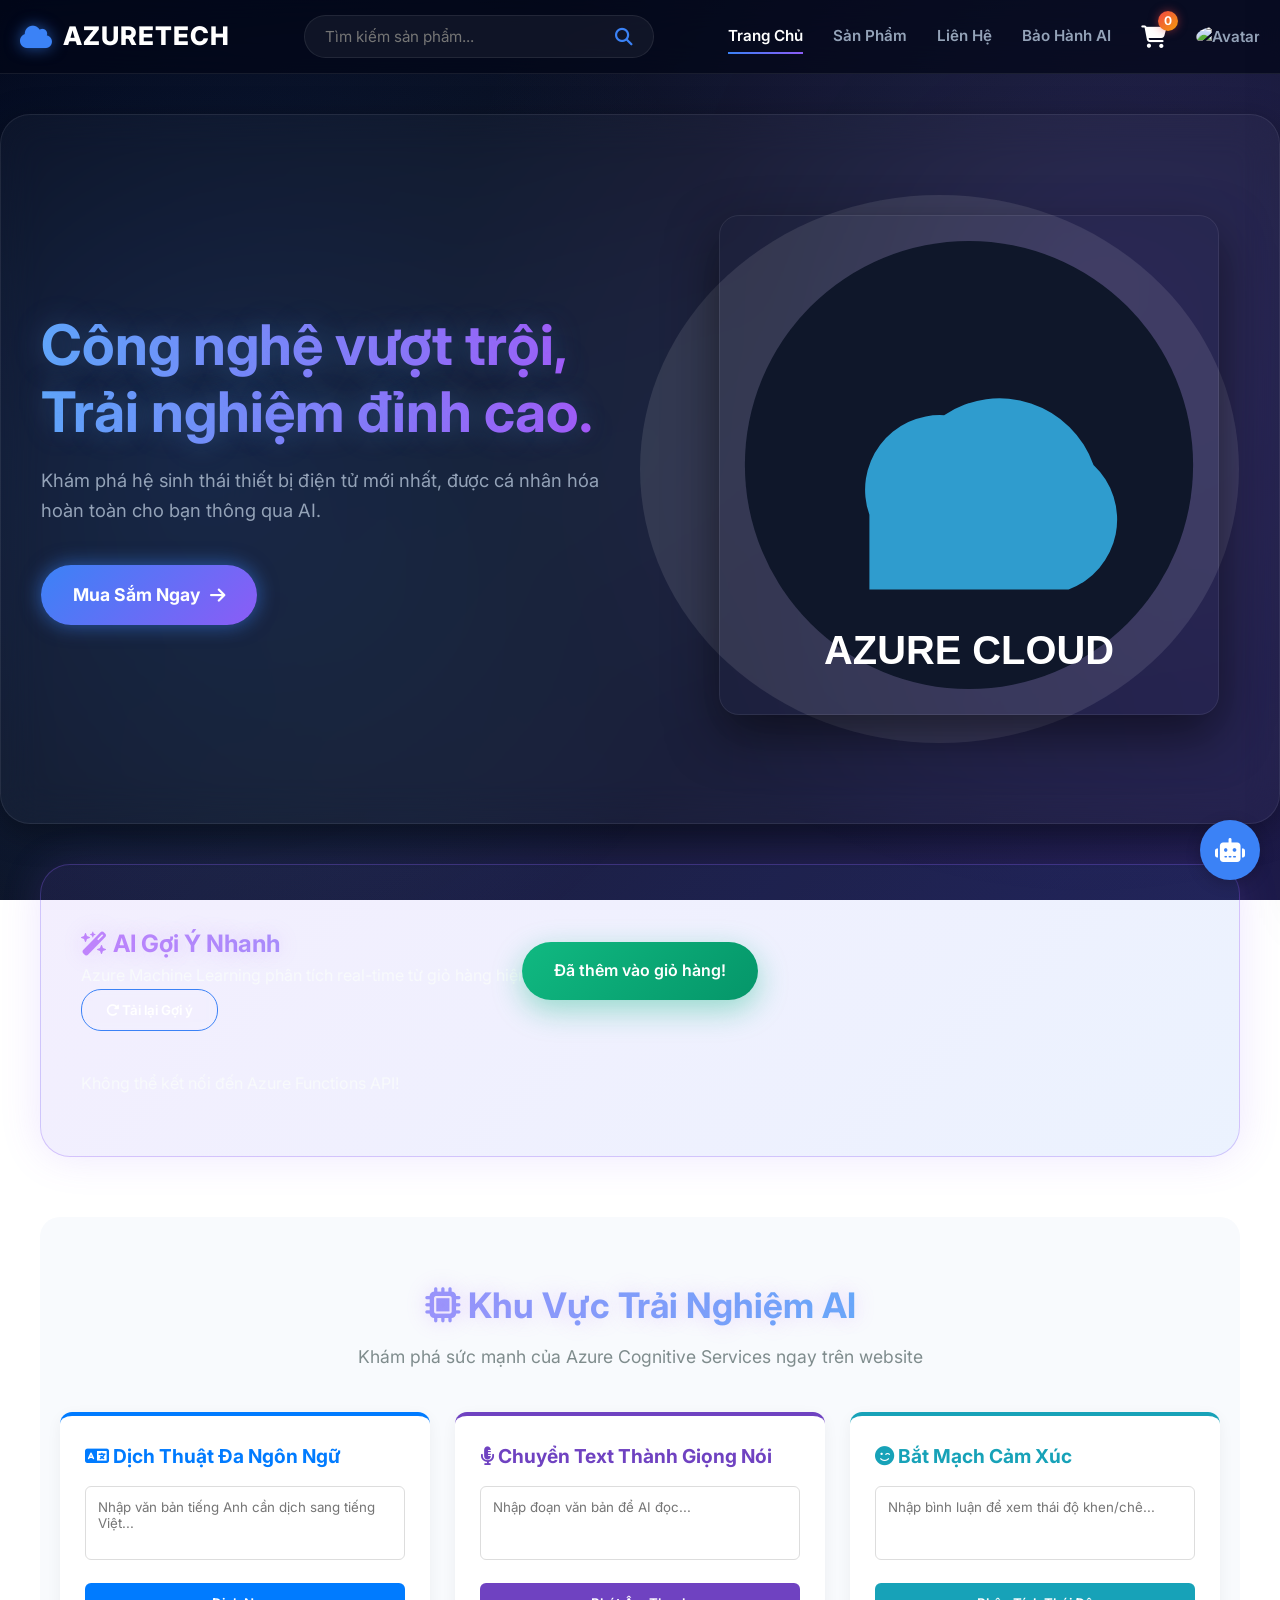
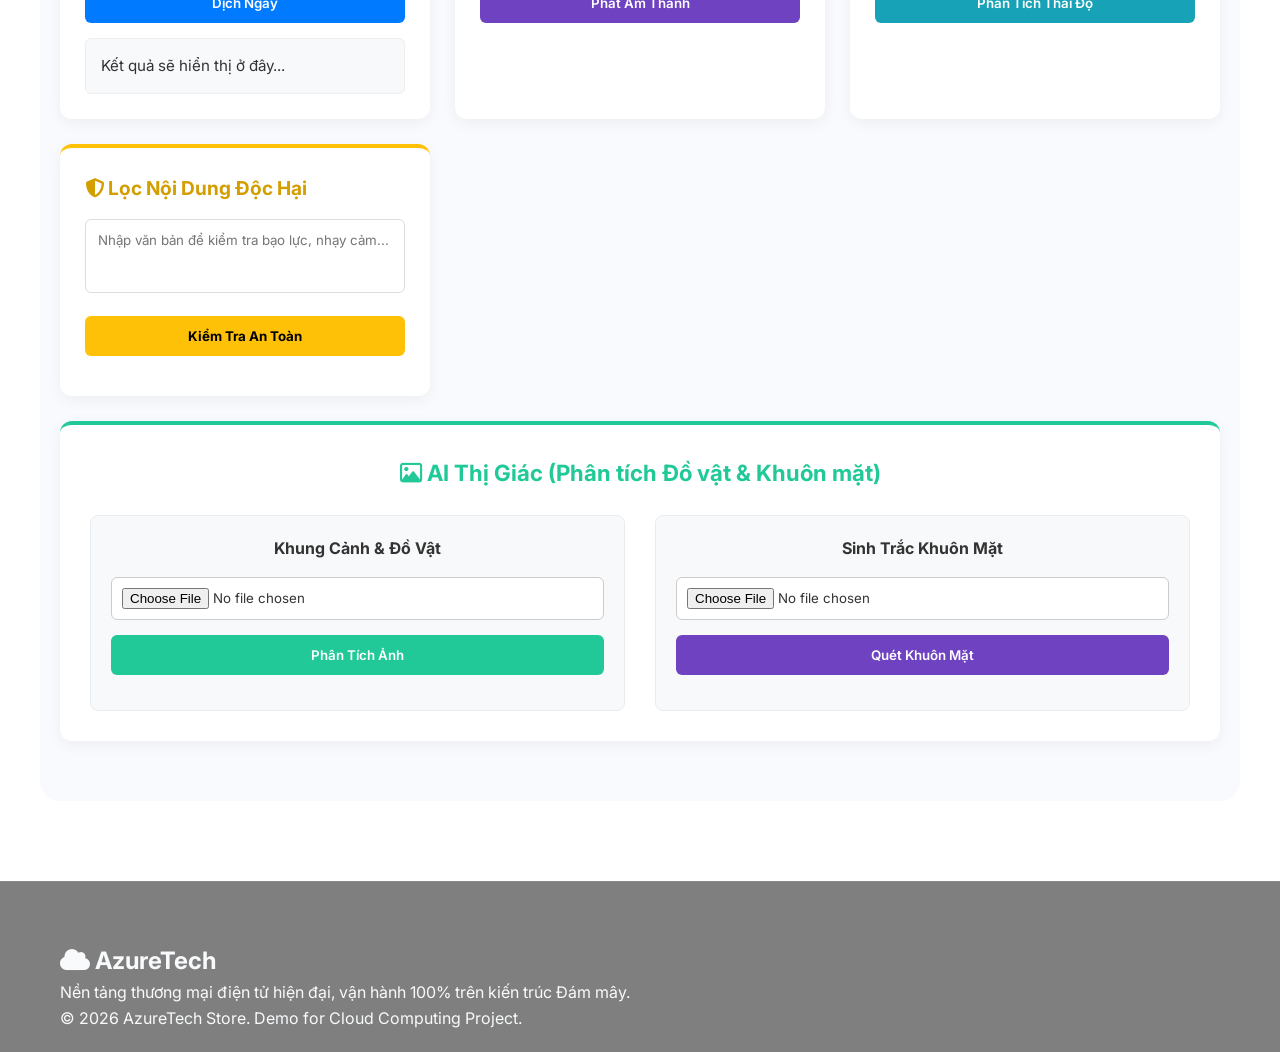
==== index.html @ ec69de6c "Update index.html" ====
<!DOCTYPE html>
<html lang="vi">
<head>
    <meta charset="UTF-8">
    <meta name="viewport" content="width=device-width, initial-scale=1.0">
    <title>AzureTech - Cửa Hàng Điện Tử Cao Cấp</title>
    <link href="https://fonts.googleapis.com/css2?family=Inter:wght@300;400;500;600;700&display=swap" rel="stylesheet">
    <link rel="stylesheet" href="https://cdnjs.cloudflare.com/ajax/libs/font-awesome/6.4.0/css/all.min.css">
    <link rel="stylesheet" href="styles.css">
</head>
<body>
   <!-- Navbar -->
    <header class="navbar">
        <div class="nav-container">
            <a href="index.html" class="logo">
                <i class="fa-solid fa-cloud"></i>
                <span>AzureTech</span>
            </a>
            
            <div class="search-bar">
                <input type="text" placeholder="Tìm kiếm sản phẩm...">
                <button><i class="fa-solid fa-magnifying-glass"></i></button>
            </div>
            
            <nav class="nav-links">
                <a href="index.html" class="active">Trang Chủ</a>
                <a href="products.html">Sản Phẩm</a>
                <!-- THÊM 2 LINK MỚI Ở ĐÂY -->
                <a href="contact.html">Liên Hệ</a>
                <a href="warranty.html">Bảo Hành AI</a>
                
                <div class="cart-icon" id="cart-toggle">
                    <i class="fa-solid fa-cart-shopping"></i>
                    <span class="cart-badge" id="cart-count">0</span>
                </div>
                <div class="user-menu">
                    <a href="login.html"><img src="https://ui-avatars.com/api/?name=User&background=3b82f6&color=fff" style="border-radius:50%" alt="Avatar"></a>
                </div>
            </nav>
        </div>
    </header>

    <!-- Shopping Cart Sidebar -->
    <div class="cart-sidebar" id="cart-sidebar">
        <div class="cart-header">
            <h2>Giỏ Hàng Của Bạn</h2>
            <button id="close-cart"><i class="fa-solid fa-xmark"></i></button>
        </div>
        <div class="cart-items" id="cart-items">
            <p class="empty-cart-msg">Giỏ hàng đang trống.</p>
        </div>
        <div class="cart-footer">
            <div class="total">
                <span>Tổng tiền:</span>
                <span id="cart-total">$0.00</span>
            </div>
            <a href="checkout.html" class="btn-checkout text-center" style="display:block; text-decoration:none;">Thanh Toán Ngay</a>
        </div>
    </div>
    <div class="cart-overlay" id="cart-overlay"></div>

    <!-- Hero Section -->
    <section class="hero" style="margin-top: 40px;">
        <div class="hero-content">
            <h1>Công nghệ vượt trội,<br>Trải nghiệm đỉnh cao.</h1>
            <p>Khám phá hệ sinh thái thiết bị điện tử mới nhất, được cá nhân hóa hoàn toàn cho bạn thông qua AI.</p>
            <a href="products.html" class="btn-primary">Mua Sắm Ngay <i class="fa-solid fa-arrow-right"></i></a>
        </div>
        <div class="hero-image" style="background: rgba(255,255,255,0.1); border-radius: 50%; padding: 20px;">
            <img src="img/hero.svg" alt="Tech setup">
        </div>
    </section>

    <!-- AI Recommendation Section -->
    <section class="section container ai-section">
        <div class="section-header">
            <div>
                <h2 class="gradient-text"><i class="fa-solid fa-wand-magic-sparkles"></i> AI Gợi Ý Nhanh</h2>
                <p>Azure Machine Learning phân tích real-time từ giỏ hàng hiện tại của bạn.</p>
            </div>
            <button id="refresh-ai" class="btn-outline"><i class="fa-solid fa-rotate-right"></i> Tải lại Gợi ý</button>
        </div>
        
        <div class="loading-state hidden" id="ai-loading">
            <div class="spinner"></div>
            <p>Azure ML Endpoint đang tính toán...</p>
        </div>

        <div class="product-grid" id="ai-products">
            <!-- Injected by JS -->
        </div>
    </section>

    <!-- === KHU VỰC TRẢI NGHIỆM AI (AI PLAYGROUND) === -->
    <section class="section container ai-playground" style="margin-top: 20px; padding: 60px 20px; background-color: #f8fafd; border-radius: 20px; font-family: 'Inter', sans-serif;">
        <div style="text-align: center; margin-bottom: 40px;">
            <h2 class="gradient-text" style="font-size: 2.2rem; margin-bottom: 10px;"><i class="fa-solid fa-microchip"></i> Khu Vực Trải Nghiệm AI</h2>
            <p style="color: #7f8c8d; font-size: 1.1rem;">Khám phá sức mạnh của Azure Cognitive Services ngay trên website</p>
        </div>

        <div style="display: grid; grid-template-columns: repeat(auto-fit, minmax(320px, 1fr)); gap: 25px; max-width: 1200px; margin: 0 auto;">

            <!-- 1. Dịch Thuật -->
            <div style="background: #fff; padding: 25px; border-radius: 12px; box-shadow: 0 4px 15px rgba(0,0,0,0.05); border-top: 4px solid #007bff; transition: transform 0.3s;" onmouseover="this.style.transform='translateY(-5px)'" onmouseout="this.style.transform='translateY(0)'">
                <h3 style="color: #007bff; margin-bottom: 15px; font-size: 1.2rem;"><i class="fa-solid fa-language"></i> Dịch Thuật Đa Ngôn Ngữ</h3>
                <textarea id="ai-translate-input" rows="3" placeholder="Nhập văn bản tiếng Anh cần dịch sang tiếng Việt..." style="width: 100%; padding: 12px; border: 1px solid #ddd; border-radius: 6px; margin-bottom: 15px; resize: none; box-sizing: border-box; font-family: inherit; outline: none;"></textarea>
                <button id="ai-translate-btn" style="width: 100%; background: #007bff; color: white; padding: 12px; border: none; border-radius: 6px; cursor: pointer; font-weight: 600; transition: 0.3s;" onmouseover="this.style.opacity='0.8'" onmouseout="this.style.opacity='1'">Dịch Ngay</button>
                <div id="ai-translate-result" style="margin-top: 15px; padding: 15px; background: #f8f9fa; border-radius: 6px; color: #333; min-height: 50px; font-size: 0.95rem; border: 1px solid #eee;">Kết quả sẽ hiển thị ở đây...</div>
            </div>

            <!-- 2. Text to Speech -->
            <div style="background: #fff; padding: 25px; border-radius: 12px; box-shadow: 0 4px 15px rgba(0,0,0,0.05); border-top: 4px solid #6f42c1; transition: transform 0.3s;" onmouseover="this.style.transform='translateY(-5px)'" onmouseout="this.style.transform='translateY(0)'">
                <h3 style="color: #6f42c1; margin-bottom: 15px; font-size: 1.2rem;"><i class="fa-solid fa-microphone-lines"></i> Chuyển Text Thành Giọng Nói</h3>
                <textarea id="ai-tts-input" rows="3" placeholder="Nhập đoạn văn bản để AI đọc..." style="width: 100%; padding: 12px; border: 1px solid #ddd; border-radius: 6px; margin-bottom: 15px; resize: none; box-sizing: border-box; font-family: inherit; outline: none;"></textarea>
                <button id="ai-tts-btn" style="width: 100%; background: #6f42c1; color: white; padding: 12px; border: none; border-radius: 6px; cursor: pointer; font-weight: 600; transition: 0.3s;" onmouseover="this.style.opacity='0.8'" onmouseout="this.style.opacity='1'">Phát Âm Thanh</button>
                <p id="ai-tts-status" style="color: #e83e8c; font-weight: 500; margin-top: 15px; font-size: 0.9rem; text-align: center;"></p>
                <audio id="ai-tts-audio" controls style="width: 100%; margin-top: 10px; display: none;"></audio>
            </div>

            <!-- 3. Phân Tích Cảm Xúc -->
            <div style="background: #fff; padding: 25px; border-radius: 12px; box-shadow: 0 4px 15px rgba(0,0,0,0.05); border-top: 4px solid #17a2b8; transition: transform 0.3s;" onmouseover="this.style.transform='translateY(-5px)'" onmouseout="this.style.transform='translateY(0)'">
                <h3 style="color: #17a2b8; margin-bottom: 15px; font-size: 1.2rem;"><i class="fa-solid fa-face-smile-wink"></i> Bắt Mạch Cảm Xúc</h3>
                <textarea id="ai-lang-input" rows="3" placeholder="Nhập bình luận để xem thái độ khen/chê..." style="width: 100%; padding: 12px; border: 1px solid #ddd; border-radius: 6px; margin-bottom: 15px; resize: none; box-sizing: border-box; font-family: inherit; outline: none;"></textarea>
                <button id="ai-lang-btn" style="width: 100%; background: #17a2b8; color: white; padding: 12px; border: none; border-radius: 6px; cursor: pointer; font-weight: 600; transition: 0.3s;" onmouseover="this.style.opacity='0.8'" onmouseout="this.style.opacity='1'">Phân Tích Thái Độ</button>
                <p id="ai-lang-status" style="color: #d9534f; font-weight: 600; margin-top: 15px; font-size: 0.9rem; text-align: center;"></p>
                <div id="ai-lang-result" style="display: none; margin-top: 10px; padding: 15px; background: #f8f9fa; border-radius: 6px; color: #333; font-size: 0.95rem; border: 1px solid #eee;"></div>
            </div>

            <!-- 4. Kiểm Duyệt Nội Dung -->
            <div style="background: #fff; padding: 25px; border-radius: 12px; box-shadow: 0 4px 15px rgba(0,0,0,0.05); border-top: 4px solid #ffc107; transition: transform 0.3s;" onmouseover="this.style.transform='translateY(-5px)'" onmouseout="this.style.transform='translateY(0)'">
                <h3 style="color: #d39e00; margin-bottom: 15px; font-size: 1.2rem;"><i class="fa-solid fa-shield-halved"></i> Lọc Nội Dung Độc Hại</h3>
                <textarea id="ai-safety-input" rows="3" placeholder="Nhập văn bản để kiểm tra bạo lực, nhạy cảm..." style="width: 100%; padding: 12px; border: 1px solid #ddd; border-radius: 6px; margin-bottom: 15px; resize: none; box-sizing: border-box; font-family: inherit; outline: none;"></textarea>
                <button id="ai-safety-btn" style="width: 100%; background: #ffc107; color: #000; padding: 12px; border: none; border-radius: 6px; cursor: pointer; font-weight: 700; transition: 0.3s;" onmouseover="this.style.opacity='0.8'" onmouseout="this.style.opacity='1'">Kiểm Tra An Toàn</button>
                <p id="ai-safety-status" style="color: #d9534f; font-weight: 600; margin-top: 15px; font-size: 0.9rem; text-align: center;"></p>
                <div id="ai-safety-result" style="display: none; margin-top: 10px; padding: 15px; background: #f8f9fa; border-radius: 6px; color: #333; font-size: 0.95rem; border: 1px solid #eee;"></div>
            </div>

            <!-- 5. Phân Tích Hình Ảnh & Khuôn Mặt (Gộp chung mảng đồ họa) -->
            <div style="background: #fff; padding: 30px; border-radius: 12px; box-shadow: 0 4px 15px rgba(0,0,0,0.05); border-top: 4px solid #20c997; grid-column: 1 / -1;">
                <h3 style="color: #20c997; margin-bottom: 25px; font-size: 1.4rem; text-align: center;"><i class="fa-regular fa-image"></i> AI Thị Giác (Phân tích Đồ vật & Khuôn mặt)</h3>
                
                <div style="display: grid; grid-template-columns: repeat(auto-fit, minmax(300px, 1fr)); gap: 30px;">
                    <!-- Computer Vision -->
                    <div style="padding: 20px; background: #f8f9fa; border-radius: 8px; border: 1px solid #e9ecef;">
                        <h4 style="color: #333; margin-bottom: 15px; text-align: center;">Khung Cảnh & Đồ Vật</h4>
                        <input type="file" id="ai-vision-input" accept="image/*" style="width: 100%; margin-bottom: 15px; padding: 10px; background: white; border: 1px solid #ccc; border-radius: 6px; box-sizing: border-box; color: #333;">
                        <button id="ai-vision-btn" style="width: 100%; background: #20c997; color: white; padding: 12px; border: none; border-radius: 6px; font-weight: 600; cursor: pointer; transition: 0.3s;" onmouseover="this.style.opacity='0.8'" onmouseout="this.style.opacity='1'">Phân Tích Ảnh</button>
                        <div style="text-align: center; margin-top: 15px;">
                            <img id="ai-vision-preview" src="" style="max-height: 200px; display: none; border-radius: 8px; box-shadow: 0 2px 8px rgba(0,0,0,0.1);">
                        </div>
                        <p id="ai-vision-status" style="color: #d9534f; font-weight: 600; margin-top: 15px; text-align: center;"></p>
                        <div id="ai-vision-result" style="display: none; margin-top: 10px; padding: 15px; background: white; border-radius: 6px; font-size: 0.95rem; border: 1px solid #eee; color: #333 !important;"></div>
                    </div>

                    <!-- Face API -->
                    <div style="padding: 20px; background: #f8f9fa; border-radius: 8px; border: 1px solid #e9ecef;">
                        <h4 style="color: #333; margin-bottom: 15px; text-align: center;">Sinh Trắc Khuôn Mặt</h4>
                        <input type="file" id="ai-face-input" accept="image/*" style="width: 100%; margin-bottom: 15px; padding: 10px; background: white; border: 1px solid #ccc; border-radius: 6px; box-sizing: border-box; color: #333;">
                        <button id="ai-face-btn" style="width: 100%; background: #6f42c1; color: white; padding: 12px; border: none; border-radius: 6px; font-weight: 600; cursor: pointer; transition: 0.3s;" onmouseover="this.style.opacity='0.8'" onmouseout="this.style.opacity='1'">Quét Khuôn Mặt</button>
                        <div style="text-align: center; margin-top: 15px;">
                            <img id="ai-face-preview" src="" style="max-height: 200px; display: none; border-radius: 8px; box-shadow: 0 2px 8px rgba(0,0,0,0.1);">
                        </div>
                        <p id="ai-face-status" style="color: #d9534f; font-weight: 600; margin-top: 15px; text-align: center;"></p>
                        <div id="ai-face-result" style="display: none; margin-top: 10px; padding: 15px; background: white; border-radius: 6px; font-size: 0.95rem; border: 1px solid #eee; color: #333 !important;"></div>
                    </div>
                </div>
            </div>
            
            <!-- 6. Bot Service -->
         
        </div>
    </section>
    <!-- === KẾT THÚC KHU VỰC TRẢI NGHIỆM AI === -->

    <!-- Footer -->
    <footer class="footer">
        <div class="container footer-content">
            <div class="footer-brand">
                <h2><i class="fa-solid fa-cloud"></i> AzureTech</h2>
                <p>Nền tảng thương mại điện tử hiện đại, vận hành 100% trên kiến trúc Đám mây.</p>
            </div>
            <div class="footer-bottom">
                <p>&copy; 2026 AzureTech Store. Demo for Cloud Computing Project.</p>
            </div>
        </div>
    </footer>

    <!-- Notification Toast -->
    <div id="toast" class="toast">Đã thêm vào giỏ hàng!</div>

<!-- KHUNG CHATBOT AI NỔI DẠNG ICON TOGGLE -->
<style>
    /* Nút Icon tròn nổi ở góc màn hình */
    #ai-chat-toggle-btn {
        position: fixed;
        bottom: 20px;
        right: 20px;
        width: 60px;
        height: 60px;
        background: #3b82f6;
        color: white;
        border-radius: 50%;
        display: flex;
        justify-content: center;
        align-items: center;
        font-size: 24px;
        cursor: pointer;
        z-index: 9999;
        box-shadow: 0 4px 15px rgba(0,0,0,0.2);
        transition: transform 0.3s, background 0.3s;
    }
    #ai-chat-toggle-btn:hover {
        background: #2563eb;
        transform: scale(1.05);
    }

    /* Hộp chat (Mặc định ẩn đi: display: none) */
    #ai-chat-box {
        position: fixed;
        bottom: 95px;
        right: 20px;
        width: 350px;
        background: #fff;
        border-radius: 12px;
        border: 1px solid #e2e8f0;
        z-index: 9999;
        box-shadow: 0 10px 25px rgba(0,0,0,0.15);
        display: none; /* Ẩn ban đầu */
        flex-direction: column;
        overflow: hidden;
        font-family: 'Inter', sans-serif;
    }
    .chat-header { background: #3b82f6; padding: 15px; color: #fff; font-weight: 600; display: flex; justify-content: space-between; align-items: center;}
    .chat-header button { background: none; border: none; color: white; font-size: 16px; cursor: pointer; }
    .chat-body { height: 320px; padding: 15px; overflow-y: auto; display: flex; flex-direction: column; gap: 10px; font-size: 14.5px; background: #f8fafc; }
    .chat-input-area { display: flex; padding: 10px; background: #fff; border-top: 1px solid #e2e8f0; }
    .chat-input-area input { flex: 1; padding: 10px; border: 1px solid #cbd5e1; border-radius: 6px; outline: none; color: #333; }
    .chat-input-area button.send-btn { background: #3b82f6; color: white; border: none; padding: 0 15px; margin-left: 8px; border-radius: 6px; cursor: pointer; font-weight: 600; transition: 0.2s; }
    .chat-input-area button.send-btn:hover { background: #2563eb; }
    .msg { padding: 10px 15px; border-radius: 8px; max-width: 85%; line-height: 1.5; }
    .msg.bot { background: #e2e8f0; align-self: flex-start; color: #1e293b; }
    .msg.user { background: #3b82f6; align-self: flex-end; color: #fff; }
</style>

<!-- Nút Icon mở/đóng Chatbot -->
<div id="ai-chat-toggle-btn" onclick="toggleChatBox()">
    <i class="fa-solid fa-robot"></i>
</div>

<!-- Hộp Chat (Ẩn/Hiện linh hoạt) -->
<div id="ai-chat-box">
    <div class="chat-header">
        <span><i class="fa-solid fa-robot"></i> Trợ Lý AI</span>
        <button onclick="toggleChatBox()"><i class="fa-solid fa-xmark"></i></button>
    </div>
    <div class="chat-body" id="chatBody">
        <div class="msg bot">Chào bạn! Tôi là trợ lý AI. Tôi có thể giúp gì cho bạn hôm nay?</div>
    </div>
    <div class="chat-input-area">
        <input type="text" id="chatInput" placeholder="Nhập tin nhắn..." onkeypress="if(event.key === 'Enter') sendAI()">
        <button class="send-btn" onclick="sendAI()"><i class="fa-solid fa-paper-plane"></i></button>
    </div>
</div>

<script>
    // Hàm ẩn/hiện hộp chat khi bấm vào icon tròn hoặc dấu X
    function toggleChatBox() {
        const chatBox = document.getElementById('ai-chat-box');
        if (chatBox.style.display === 'flex') {
            chatBox.style.display = 'none';
        } else {
            chatBox.style.display = 'flex';
            document.getElementById('chatInput').focus();
        }
    }

    async function sendAI() {
        const input = document.getElementById('chatInput');
        const body = document.getElementById('chatBody');
        const text = input.value.trim();
        if(!text) return;

        // 1. In tin nhắn của người dùng ra màn hình
        body.innerHTML += `<div class="msg user">${text}</div>`;
        input.value = '';
        body.scrollTop = body.scrollHeight;

        // 2. Hiện trạng thái đang gõ
        const loadingId = "loading-" + Date.now();
        body.innerHTML += `<div class="msg bot" id="${loadingId}">...</div>`;
        body.scrollTop = body.scrollHeight;

        try {
            // 3. Gắn Link API thật của Lâm
            const response = await fetch('https://api-chatbot-lam-2026-cqa6fdcdg5f9b0h2.southeastasia-01.azurewebsites.net/api/chat', {
                method: 'POST',
                headers: {'Content-Type': 'application/json'},
                body: JSON.stringify({ message: text })
            });
            
            const data = await response.json();
            
            // 4. Xóa chữ "..." và in câu trả lời của AI
            if (document.getElementById(loadingId)) {
                document.getElementById(loadingId).remove();
            }
            body.innerHTML += `<div class="msg bot">${data.reply}</div>`;
        } catch(e) {
            if (document.getElementById(loadingId)) {
                document.getElementById(loadingId).remove();
            }
            body.innerHTML += `<div class="msg bot" style="color: #ef4444; font-weight: bold;">Lỗi: Không thể kết nối tới Server của Lâm!</div>`;
            console.error("Chi tiết lỗi:", e);
        }
        body.scrollTop = body.scrollHeight;
    }
</script>
<!-- KẾT THÚC KHUNG CHATBOT AI -->

    <!-- Script luôn phải đặt dưới cùng -->
    <script src="app.js?v=15"></script>
</body>
</html>
---- styles.css ----
/* --- BỘ CÔNG CỤ CSS CAO CẤP: HIỆU ỨNG & KÍNH MỜ (GLASSMORPHISM) --- */
:root {
    --bg-gradient: linear-gradient(135deg, #020617 0%, #0f172a 50%, #1e1b4b 100%);
    --glass-bg: rgba(255, 255, 255, 0.03);
    --glass-border: rgba(255, 255, 255, 0.08);
    --glass-shadow: 0 8px 32px 0 rgba(0, 0, 0, 0.37);
    --primary: #3b82f6;
    --primary-glow: rgba(59, 130, 246, 0.6);
    --secondary: #8b5cf6;
    --text-main: #f8fafc;
    --text-muted: #94a3b8;
    --success: #10b981;
    --radius: 24px;
}

* {
    margin: 0;
    padding: 0;
    box-sizing: border-box;
    font-family: 'Inter', sans-serif;
}

body {
    background: var(--bg-gradient);
    background-attachment: fixed; /* Tạo hiệu ứng parallax nhẹ ở nền */
    color: var(--text-main);
    line-height: 1.6;
    overflow-x: hidden;
}

/* Hiệu ứng hạt bụi bay lơ lửng (Background Particles) */
body::before {
    content: '';
    position: fixed;
    top: 0; left: 0; width: 100%; height: 100%;
    background-image: 
        radial-gradient(circle at 15% 50%, rgba(59, 130, 246, 0.15) 0%, transparent 50%),
        radial-gradient(circle at 85% 30%, rgba(139, 92, 246, 0.15) 0%, transparent 50%);
    z-index: -1;
    pointer-events: none;
}

.container {
    max-width: 1200px;
    margin: 0 auto;
    padding: 0 20px;
}

/* --- NAVBAR GLASSMORPHISM --- */
.navbar {
    background: rgba(2, 6, 23, 0.7);
    backdrop-filter: blur(16px);
    -webkit-backdrop-filter: blur(16px);
    border-bottom: 1px solid var(--glass-border);
    position: sticky;
    top: 0;
    z-index: 100;
    transition: all 0.4s ease;
}
.navbar.scrolled {
    padding: 5px 0;
    box-shadow: 0 10px 30px rgba(0,0,0,0.5);
    background: rgba(2, 6, 23, 0.9);
}

.nav-container {
    display: flex;
    justify-content: space-between;
    align-items: center;
    padding: 15px 20px;
    transition: padding 0.3s;
}

.logo {
    display: flex;
    align-items: center;
    gap: 10px;
    font-size: 1.6rem;
    font-weight: 800;
    color: #fff;
    text-decoration: none;
    text-transform: uppercase;
    letter-spacing: 1px;
}
.logo i {
    color: var(--primary);
    text-shadow: 0 0 15px var(--primary-glow);
    animation: pulseGlow 2s infinite alternate;
}

@keyframes pulseGlow {
    0% { filter: drop-shadow(0 0 5px var(--primary)); }
    100% { filter: drop-shadow(0 0 20px var(--secondary)); }
}

/* Thanh tìm kiếm Neon */
.search-bar {
    display: flex;
    background: rgba(255,255,255,0.05);
    border: 1px solid var(--glass-border);
    border-radius: 30px;
    padding: 10px 20px;
    width: 350px;
    transition: all 0.3s ease;
}
.search-bar:focus-within {
    background: rgba(255,255,255,0.1);
    border-color: var(--primary);
    box-shadow: 0 0 20px rgba(59, 130, 246, 0.3);
    transform: scale(1.02);
}
.search-bar input {
    border: none;
    background: transparent;
    width: 100%;
    outline: none;
    color: white;
    font-size: 0.95rem;
}
.search-bar button {
    background: transparent;
    border: none;
    color: var(--primary);
    cursor: pointer;
    font-size: 1.1rem;
    transition: transform 0.3s;
}
.search-bar button:hover {
    transform: scale(1.2);
}

.nav-links {
    display: flex;
    align-items: center;
    gap: 30px;
}
.nav-links a {
    text-decoration: none;
    color: var(--text-muted);
    font-size: 0.95rem;
    font-weight: 600;
    transition: all 0.3s;
    position: relative;
}
.nav-links a::after {
    content: '';
    position: absolute;
    bottom: -5px; left: 0; width: 0%; height: 2px;
    background: linear-gradient(90deg, var(--primary), var(--secondary));
    transition: width 0.3s ease;
}
.nav-links a:hover { color: #fff; }
.nav-links a:hover::after, .nav-links a.active::after { width: 100%; }
.nav-links a.active { color: #fff; }

.cart-icon {
    position: relative;
    cursor: pointer;
    font-size: 1.4rem;
    color: #fff;
    transition: transform 0.3s;
}
.cart-icon:hover { transform: scale(1.1) rotate(-5deg); }
.cart-badge {
    position: absolute;
    top: -8px; right: -12px;
    background: linear-gradient(135deg, #ef4444, #f59e0b);
    color: white;
    font-size: 0.75rem;
    font-weight: bold;
    border-radius: 50%;
    width: 20px; height: 20px;
    display: flex;
    align-items: center;
    justify-content: center;
    box-shadow: 0 0 10px rgba(239, 68, 68, 0.5);
    animation: bounce 2s infinite;
}

@keyframes bounce {
    0%, 20%, 50%, 80%, 100% {transform: translateY(0);}
    40% {transform: translateY(-5px);}
    60% {transform: translateY(-3px);}
}

/* --- HERO SECTION 3D --- */
.hero {
    display: flex;
    align-items: center;
    justify-content: space-between;
    padding: 80px 40px;
    margin: 40px auto;
    background: var(--glass-bg);
    backdrop-filter: blur(20px);
    border: 1px solid var(--glass-border);
    border-radius: 30px;
    box-shadow: var(--glass-shadow);
    position: relative;
    overflow: hidden;
    transform-style: preserve-3d;
    perspective: 1000px;
}
/* Hiệu ứng quét ánh sáng chạy ngang qua Hero */
.hero::after {
    content: '';
    position: absolute;
    top: 0; left: -100%; width: 50%; height: 100%;
    background: linear-gradient(to right, transparent, rgba(255,255,255,0.1), transparent);
    transform: skewX(-20deg);
    animation: lightSweep 6s infinite;
}
@keyframes lightSweep {
    0% { left: -100%; }
    20% { left: 200%; }
    100% { left: 200%; }
}

.hero-content {
    flex: 1;
    padding-right: 40px;
    animation: slideInLeft 1s ease-out;
}
.hero-content h1 {
    font-size: 3.5rem;
    line-height: 1.2;
    margin-bottom: 20px;
    background: linear-gradient(to right, #60a5fa, #a855f7);
    -webkit-background-clip: text;
    -webkit-text-fill-color: transparent;
    text-shadow: 0 0 30px rgba(96, 165, 250, 0.3);
}
.hero-content p {
    font-size: 1.15rem;
    color: var(--text-muted);
    margin-bottom: 40px;
}
.hero-image {
    flex: 1;
    text-align: right;
    animation: float 6s ease-in-out infinite;
}
.hero-image img {
    width: 100%;
    max-width: 500px;
    border-radius: 20px;
    object-fit: cover;
    box-shadow: 0 20px 50px rgba(0,0,0,0.5);
    border: 1px solid var(--glass-border);
}

@keyframes float {
    0% { transform: translateY(0px) rotate(0deg); }
    50% { transform: translateY(-20px) rotate(2deg); }
    100% { transform: translateY(0px) rotate(0deg); }
}
@keyframes slideInLeft {
    from { opacity: 0; transform: translateX(-50px); }
    to { opacity: 1; transform: translateX(0); }
}

/* NÚT BẤM HIỆU ỨNG GLOW */
.btn-primary {
    background: linear-gradient(135deg, var(--primary), var(--secondary));
    color: white;
    padding: 16px 32px;
    border-radius: 30px;
    text-decoration: none;
    font-weight: bold;
    font-size: 1.1rem;
    display: inline-flex;
    align-items: center;
    gap: 10px;
    border: none;
    cursor: pointer;
    box-shadow: 0 0 20px var(--primary-glow);
    transition: all 0.3s ease;
    position: relative;
    overflow: hidden;
}
.btn-primary:hover {
    transform: translateY(-3px) scale(1.05);
    box-shadow: 0 0 30px rgba(139, 92, 246, 0.8);
}
.btn-outline {
    background: rgba(255,255,255,0.05);
    border: 1px solid var(--primary);
    color: #fff;
    padding: 12px 24px;
    border-radius: 20px;
    cursor: pointer;
    font-weight: 600;
    transition: all 0.3s;
    text-decoration: none;
    backdrop-filter: blur(5px);
}
.btn-outline:hover {
    background: var(--primary);
    box-shadow: 0 0 15px var(--primary-glow);
}

/* --- PRODUCT CARDS 3D HOVER --- */
.product-grid {
    display: grid;
    grid-template-columns: repeat(3, 1fr);
    gap: 30px;
    perspective: 1000px; /* Cho hiệu ứng lật 3D */
}
.product-card {
    background: var(--glass-bg);
    border: 1px solid var(--glass-border);
    border-radius: var(--radius);
    overflow: hidden;
    backdrop-filter: blur(10px);
    transition: all 0.5s cubic-bezier(0.23, 1, 0.32, 1);
    transform-style: preserve-3d;
}
.product-card:hover {
    transform: translateY(-10px) scale(1.02);
    box-shadow: 0 20px 40px rgba(0, 0, 0, 0.6), 0 0 20px rgba(59, 130, 246, 0.2);
    border-color: rgba(59, 130, 246, 0.5);
}
.product-img {
    height: 260px;
    overflow: hidden;
    position: relative;
}
/* Overlay màu nhẹ khi hover ảnh */
.product-img::before {
    content: '';
    position: absolute;
    top:0; left:0; width:100%; height:100%;
    background: linear-gradient(to bottom, transparent, rgba(0,0,0,0.7));
    z-index: 1;
    opacity: 0;
    transition: opacity 0.3s;
}
.product-card:hover .product-img::before { opacity: 1; }

.product-img img {
    width: 100%;
    height: 100%;
    object-fit: cover;
    transition: transform 0.7s ease;
}
.product-card:hover .product-img img {
    transform: scale(1.15) rotate(1deg);
}

.product-info {
    padding: 24px;
    position: relative;
    z-index: 2;
}
.product-info h3 {
    font-size: 1.25rem;
    font-weight: 600;
    margin-bottom: 15px;
    color: #fff;
}
.price-row {
    display: flex;
    justify-content: space-between;
    align-items: center;
}
.price {
    font-size: 1.4rem;
    font-weight: 800;
    color: #fff;
    text-shadow: 0 0 10px rgba(255,255,255,0.3);
}

/* Nút thêm vào giỏ có hiệu ứng sóng (Ripple) */
.btn-add-cart {
    background: linear-gradient(135deg, #10b981, #059669);
    border: none;
    width: 45px;
    height: 45px;
    border-radius: 50%;
    cursor: pointer;
    font-size: 1.2rem;
    color: white;
    display: flex;
    align-items: center;
    justify-content: center;
    transition: all 0.3s;
    box-shadow: 0 0 15px rgba(16, 185, 129, 0.4);
}
.btn-add-cart:hover {
    transform: rotate(90deg) scale(1.1);
    box-shadow: 0 0 25px rgba(16, 185, 129, 0.8);
}

/* --- ANIMATIONS SCROLL (JS KÍCH HOẠT) --- */
.reveal {
    opacity: 0;
    transform: translateY(50px);
    transition: all 0.8s cubic-bezier(0.5, 0, 0, 1);
}
.reveal.active {
    opacity: 1;
    transform: translateY(0);
}

/* --- AI RECOMMENDATION LÓE SÁNG --- */
.ai-section {
    background: linear-gradient(135deg, rgba(139, 92, 246, 0.1) 0%, rgba(59, 130, 246, 0.1) 100%);
    border: 1px solid rgba(139, 92, 246, 0.3);
    padding: 60px 40px;
    border-radius: 30px;
    margin-bottom: 60px;
    position: relative;
    box-shadow: 0 0 40px rgba(139, 92, 246, 0.15);
}
.gradient-text {
    background: linear-gradient(to right, #c084fc, #38bdf8);
    -webkit-background-clip: text;
    -webkit-text-fill-color: transparent;
    text-shadow: 0 0 20px rgba(192, 132, 252, 0.3);
}

/* --- SHOPPING CART SIDEBAR TRƯỢT 3D --- */
.cart-overlay {
    position: fixed;
    top: 0; left: 0; width: 100%; height: 100%;
    background: rgba(0,0,0,0.7);
    backdrop-filter: blur(10px);
    z-index: 999;
    opacity: 0;
    visibility: hidden;
    transition: all 0.4s ease;
}
.cart-overlay.active { opacity: 1; visibility: visible; }

.cart-sidebar {
    position: fixed;
    top: 0; right: -450px;
    width: 400px; height: 100%;
    background: rgba(15, 23, 42, 0.95);
    backdrop-filter: blur(20px);
    border-left: 1px solid var(--glass-border);
    z-index: 1000;
    box-shadow: -10px 0 50px rgba(0,0,0,0.5);
    display: flex;
    flex-direction: column;
    transition: right 0.5s cubic-bezier(0.25, 0.8, 0.25, 1);
}
.cart-sidebar.active { right: 0; }

.cart-item {
    display: flex;
    gap: 15px;
    margin-bottom: 25px;
    align-items: center;
    background: rgba(255,255,255,0.05);
    padding: 15px;
    border-radius: 16px;
    border: 1px solid rgba(255,255,255,0.05);
    transition: transform 0.3s;
}
.cart-item:hover { transform: translateX(-5px); border-color: var(--primary); }
.cart-item img {
    width: 70px; height: 70px;
    object-fit: cover;
    border-radius: 10px;
}
.cart-remove {
    background: rgba(239, 68, 68, 0.2);
    border: 1px solid rgba(239, 68, 68, 0.5);
    color: #ef4444; cursor: pointer;
    width: 35px; height: 35px;
    border-radius: 50%;
    transition: all 0.3s;
}
.cart-remove:hover {
    background: #ef4444; color: white;
    transform: rotate(180deg);
}

/* Toast */
.toast {
    position: fixed;
    bottom: -100px; left: 50%;
    transform: translateX(-50%);
    background: linear-gradient(135deg, var(--success), #059669);
    color: white;
    padding: 16px 32px;
    border-radius: 30px;
    font-weight: 600;
    box-shadow: 0 10px 30px rgba(16, 185, 129, 0.4);
    transition: bottom 0.5s cubic-bezier(0.175, 0.885, 0.32, 1.275);
    z-index: 2000;
}
.toast.show { bottom: 40px; }

/* Loader Xoay 3D */
.spinner {
    width: 60px;
    height: 60px;
    border: 5px solid rgba(59, 130, 246, 0.1);
    border-top-color: var(--secondary);
    border-bottom-color: var(--primary);
    border-radius: 50%;
    animation: spin3D 1.2s linear infinite;
    margin: 0 auto 20px;
}
@keyframes spin3D { 
    0% { transform: rotate(0deg) scale(1); } 
    50% { transform: rotate(180deg) scale(1.2); }
    100% { transform: rotate(360deg) scale(1); } 
}

/* Các tiện ích còn lại */
.text-center { text-align: center; }
.hidden { display: none !important; }
.footer {
    background: rgba(0,0,0,0.5);
    padding: 60px 0 20px;
    border-top: 1px solid var(--glass-border);
    margin-top: 80px;
}
.section-header { margin-bottom: 40px; }
.checkout-page { margin-top: 40px; }
.checkout-grid { display: grid; grid-template-columns: 2fr 1fr; gap: 40px; }
.checkout-form, .checkout-summary {
    background: var(--glass-bg); border: 1px solid var(--glass-border);
    padding: 40px; border-radius: 24px; backdrop-filter: blur(10px);
}
.form-group input {
    background: rgba(0,0,0,0.3); border: 1px solid var(--glass-border);
    color: white; padding: 15px; border-radius: 12px;
    width: 100%; transition: 0.3s;
}
.form-group input:focus { border-color: var(--primary); box-shadow: 0 0 15px var(--primary-glow); }
.card-details { background: rgba(0,0,0,0.2); padding: 20px; border-radius: 12px; border: 1px solid var(--glass-border); margin-top: 15px;}
.card-details input { background: rgba(0,0,0,0.4); border: 1px solid var(--glass-border); color: white; padding: 12px; border-radius: 8px; width: 100%;}
.checkout-modal { background: var(--bg-gradient); color: white; padding: 50px; border-radius: 24px; border: 1px solid var(--primary); box-shadow: 0 0 50px var(--primary-glow);}
.checkout-overlay { position: fixed; top:0; left:0; width:100%; height:100%; background:rgba(0,0,0,0.8); z-index:9999; display:flex; align-items:center; justify-content:center;}
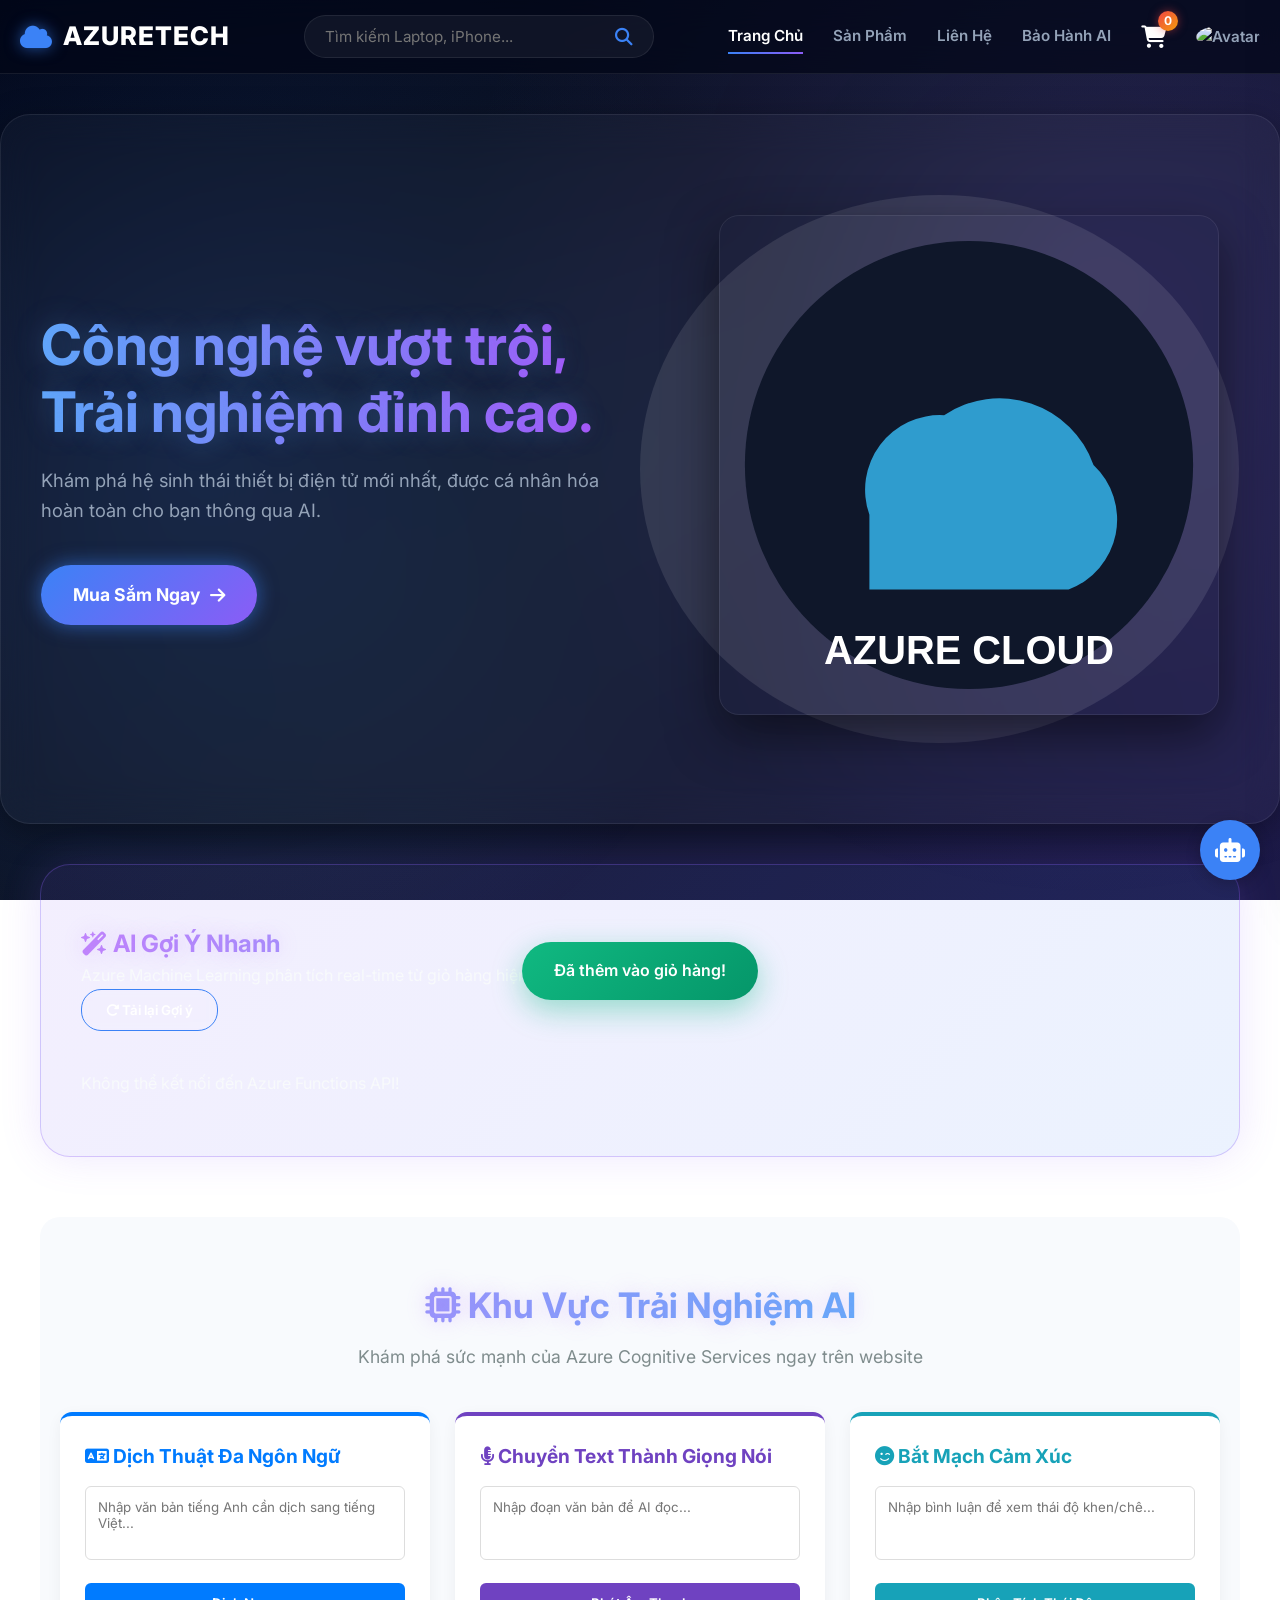
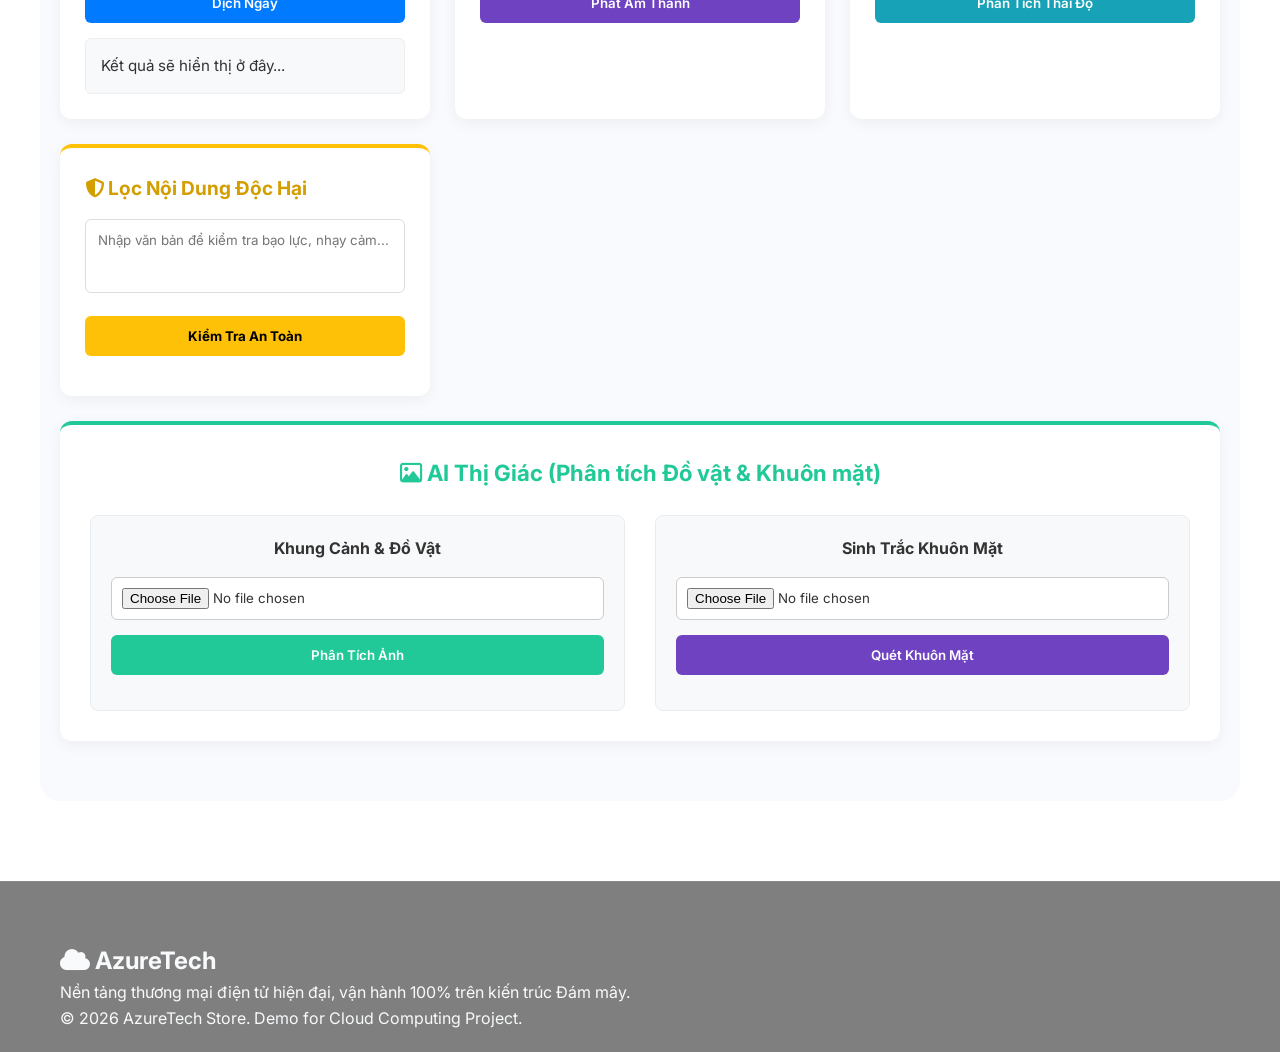
==== commit 480a9e0f: "Update index.html" ====
--- a/index.html
+++ b/index.html
@@ -7,6 +7,19 @@
     <link href="https://fonts.googleapis.com/css2?family=Inter:wght@300;400;500;600;700&display=swap" rel="stylesheet">
     <link rel="stylesheet" href="https://cdnjs.cloudflare.com/ajax/libs/font-awesome/6.4.0/css/all.min.css">
     <link rel="stylesheet" href="styles.css">
+    
+    <!-- Application Insights -->
+    <script type="text/javascript" src="https://js.monitor.azure.com/scripts/b/ai.2.min.js"></script>
+    <script type="text/javascript">
+      var appInsights = window.appInsights || {};
+      appInsights = new Microsoft.ApplicationInsights.ApplicationInsights({
+        config: {
+          connectionString: "InstrumentationKey=527385f7-8098-4444-a678-5fb269ed9d3b;IngestionEndpoint=https://southeastasia-1.in.applicationinsights.azure.com/;LiveEndpoint=https://southeastasia.livediagnostics.monitor.azure.com/;ApplicationId=a867bae4-d929-4042-b6bb-872c89ad8b69"
+        }
+      });
+      appInsights.loadAppInsights();
+      appInsights.trackPageView();
+    </script>
 </head>
 <body>
    <!-- Navbar -->
@@ -17,15 +30,20 @@
                 <span>AzureTech</span>
             </a>
             
-            <div class="search-bar">
-                <input type="text" placeholder="Tìm kiếm sản phẩm...">
+            <!-- THANH TÌM KIẾM AI (Tích hợp API của Lâm) -->
+            <div class="search-bar" style="position: relative;">
+                <input type="text" id="aiSearchBox" placeholder="Tìm kiếm Laptop, iPhone..." oninput="autoSuggest()" autocomplete="off">
                 <button><i class="fa-solid fa-magnifying-glass"></i></button>
+                
+                <!-- Hộp thoại xổ xuống chứa kết quả -->
+                <div id="suggestBox" style="position: absolute; top: 100%; left: 0; width: 100%; background: #1e293b; border: 1px solid #334155; display: none; z-index: 9999; box-shadow: 0 10px 25px rgba(0,0,0,0.3); border-radius: 8px; margin-top: 8px; max-height: 350px; overflow-y: auto; text-align: left;">
+                    <!-- Kết quả sẽ được nhét vào đây bằng JS -->
+                </div>
             </div>
             
             <nav class="nav-links">
                 <a href="index.html" class="active">Trang Chủ</a>
                 <a href="products.html">Sản Phẩm</a>
-                <!-- THÊM 2 LINK MỚI Ở ĐÂY -->
                 <a href="contact.html">Liên Hệ</a>
                 <a href="warranty.html">Bảo Hành AI</a>
                 
@@ -99,7 +117,6 @@
         </div>
 
         <div style="display: grid; grid-template-columns: repeat(auto-fit, minmax(320px, 1fr)); gap: 25px; max-width: 1200px; margin: 0 auto;">
-
             <!-- 1. Dịch Thuật -->
             <div style="background: #fff; padding: 25px; border-radius: 12px; box-shadow: 0 4px 15px rgba(0,0,0,0.05); border-top: 4px solid #007bff; transition: transform 0.3s;" onmouseover="this.style.transform='translateY(-5px)'" onmouseout="this.style.transform='translateY(0)'">
                 <h3 style="color: #007bff; margin-bottom: 15px; font-size: 1.2rem;"><i class="fa-solid fa-language"></i> Dịch Thuật Đa Ngôn Ngữ</h3>
@@ -135,7 +152,7 @@
                 <div id="ai-safety-result" style="display: none; margin-top: 10px; padding: 15px; background: #f8f9fa; border-radius: 6px; color: #333; font-size: 0.95rem; border: 1px solid #eee;"></div>
             </div>
 
-            <!-- 5. Phân Tích Hình Ảnh & Khuôn Mặt (Gộp chung mảng đồ họa) -->
+            <!-- 5. Phân Tích Hình Ảnh & Khuôn Mặt -->
             <div style="background: #fff; padding: 30px; border-radius: 12px; box-shadow: 0 4px 15px rgba(0,0,0,0.05); border-top: 4px solid #20c997; grid-column: 1 / -1;">
                 <h3 style="color: #20c997; margin-bottom: 25px; font-size: 1.4rem; text-align: center;"><i class="fa-regular fa-image"></i> AI Thị Giác (Phân tích Đồ vật & Khuôn mặt)</h3>
                 
@@ -165,12 +182,8 @@
                     </div>
                 </div>
             </div>
-            
-            <!-- 6. Bot Service -->
-         
         </div>
     </section>
-    <!-- === KẾT THÚC KHU VỰC TRẢI NGHIỆM AI === -->
 
     <!-- Footer -->
     <footer class="footer">
@@ -190,45 +203,12 @@
 
 <!-- KHUNG CHATBOT AI NỔI DẠNG ICON TOGGLE -->
 <style>
-    /* Nút Icon tròn nổi ở góc màn hình */
     #ai-chat-toggle-btn {
-        position: fixed;
-        bottom: 20px;
-        right: 20px;
-        width: 60px;
-        height: 60px;
-        background: #3b82f6;
-        color: white;
-        border-radius: 50%;
-        display: flex;
-        justify-content: center;
-        align-items: center;
-        font-size: 24px;
-        cursor: pointer;
-        z-index: 9999;
-        box-shadow: 0 4px 15px rgba(0,0,0,0.2);
-        transition: transform 0.3s, background 0.3s;
-    }
-    #ai-chat-toggle-btn:hover {
-        background: #2563eb;
-        transform: scale(1.05);
-    }
-
-    /* Hộp chat (Mặc định ẩn đi: display: none) */
+        position: fixed; bottom: 20px; right: 20px; width: 60px; height: 60px; background: #3b82f6; color: white; border-radius: 50%; display: flex; justify-content: center; align-items: center; font-size: 24px; cursor: pointer; z-index: 9999; box-shadow: 0 4px 15px rgba(0,0,0,0.2); transition: transform 0.3s, background 0.3s;
+    }
+    #ai-chat-toggle-btn:hover { background: #2563eb; transform: scale(1.05); }
     #ai-chat-box {
-        position: fixed;
-        bottom: 95px;
-        right: 20px;
-        width: 350px;
-        background: #fff;
-        border-radius: 12px;
-        border: 1px solid #e2e8f0;
-        z-index: 9999;
-        box-shadow: 0 10px 25px rgba(0,0,0,0.15);
-        display: none; /* Ẩn ban đầu */
-        flex-direction: column;
-        overflow: hidden;
-        font-family: 'Inter', sans-serif;
+        position: fixed; bottom: 95px; right: 20px; width: 350px; background: #fff; border-radius: 12px; border: 1px solid #e2e8f0; z-index: 9999; box-shadow: 0 10px 25px rgba(0,0,0,0.15); display: none; flex-direction: column; overflow: hidden; font-family: 'Inter', sans-serif;
     }
     .chat-header { background: #3b82f6; padding: 15px; color: #fff; font-weight: 600; display: flex; justify-content: space-between; align-items: center;}
     .chat-header button { background: none; border: none; color: white; font-size: 16px; cursor: pointer; }
@@ -242,12 +222,10 @@
     .msg.user { background: #3b82f6; align-self: flex-end; color: #fff; }
 </style>
 
-<!-- Nút Icon mở/đóng Chatbot -->
 <div id="ai-chat-toggle-btn" onclick="toggleChatBox()">
     <i class="fa-solid fa-robot"></i>
 </div>
 
-<!-- Hộp Chat (Ẩn/Hiện linh hoạt) -->
 <div id="ai-chat-box">
     <div class="chat-header">
         <span><i class="fa-solid fa-robot"></i> Trợ Lý AI</span>
@@ -262,8 +240,8 @@
     </div>
 </div>
 
+<!-- SCRIPT CHATBOT AI -->
 <script>
-    // Hàm ẩn/hiện hộp chat khi bấm vào icon tròn hoặc dấu X
     function toggleChatBox() {
         const chatBox = document.getElementById('ai-chat-box');
         if (chatBox.style.display === 'flex') {
@@ -280,27 +258,21 @@
         const text = input.value.trim();
         if(!text) return;
 
-        // 1. In tin nhắn của người dùng ra màn hình
         body.innerHTML += `<div class="msg user">${text}</div>`;
         input.value = '';
         body.scrollTop = body.scrollHeight;
 
-        // 2. Hiện trạng thái đang gõ
         const loadingId = "loading-" + Date.now();
         body.innerHTML += `<div class="msg bot" id="${loadingId}">...</div>`;
         body.scrollTop = body.scrollHeight;
 
         try {
-            // 3. Gắn Link API thật của Lâm
             const response = await fetch('https://api-chatbot-lam-2026-cqa6fdcdg5f9b0h2.southeastasia-01.azurewebsites.net/api/chat', {
                 method: 'POST',
                 headers: {'Content-Type': 'application/json'},
                 body: JSON.stringify({ message: text })
             });
-            
             const data = await response.json();
-            
-            // 4. Xóa chữ "..." và in câu trả lời của AI
             if (document.getElementById(loadingId)) {
                 document.getElementById(loadingId).remove();
             }
@@ -315,7 +287,56 @@
         body.scrollTop = body.scrollHeight;
     }
 </script>
-<!-- KẾT THÚC KHUNG CHATBOT AI -->
+
+<!-- SCRIPT TÌM KIẾM AI (CỦA LÂM) -->
+<script>
+    async function autoSuggest() {
+        const query = document.getElementById('aiSearchBox').value;
+        const suggestBox = document.getElementById('suggestBox');
+
+        // Khách gõ từ 2 chữ trở lên mới bắt đầu tìm
+        if(query.length < 2) {
+            suggestBox.style.display = 'none';
+            return;
+        }
+
+        try {
+            // Gọi API từ Backend của Lâm
+            const res = await fetch(`https://api-chatbot-lam-2026-cqa6fdcdg5f9b0h2.southeastasia-01.azurewebsites.net/api/search?q=${query}`);
+            const json = await res.json();
+
+            if(json.success && json.data.length > 0) {
+                let html = '';
+                json.data.forEach(item => {
+                    // Hiển thị tên sản phẩm và giá tiền (CSS đồng bộ với Dark Theme)
+                    html += `
+                        <div style="padding: 12px 15px; border-bottom: 1px solid #334155; cursor: pointer; transition: 0.2s;" 
+                             onmouseover="this.style.background='#334155'" 
+                             onmouseout="this.style.background='transparent'">
+                            <strong style="color: #f8fafc; font-size: 0.95rem;">${item.TenSanPham}</strong><br>
+                            <small style="color: #38bdf8; font-weight: 600; font-size: 0.85rem;">${item.Gia} VNĐ</small>
+                        </div>`;
+                });
+                suggestBox.innerHTML = html;
+                suggestBox.style.display = 'block';
+            } else {
+                suggestBox.innerHTML = `<div style="padding: 15px; color: #94a3b8; font-size: 0.9rem; text-align: center;">Không tìm thấy sản phẩm phù hợp...</div>`;
+                suggestBox.style.display = 'block';
+            }
+        } catch (error) {
+            console.error("Lỗi gọi API tìm kiếm:", error);
+        }
+    }
+
+    // Tự động ẩn hộp tìm kiếm khi click ra ngoài màn hình
+    document.addEventListener('click', function(event) {
+        const searchBox = document.getElementById('aiSearchBox');
+        const suggestBox = document.getElementById('suggestBox');
+        if (!searchBox.contains(event.target) && !suggestBox.contains(event.target)) {
+            suggestBox.style.display = 'none';
+        }
+    });
+</script>
 
     <!-- Script luôn phải đặt dưới cùng -->
     <script src="app.js?v=15"></script>
